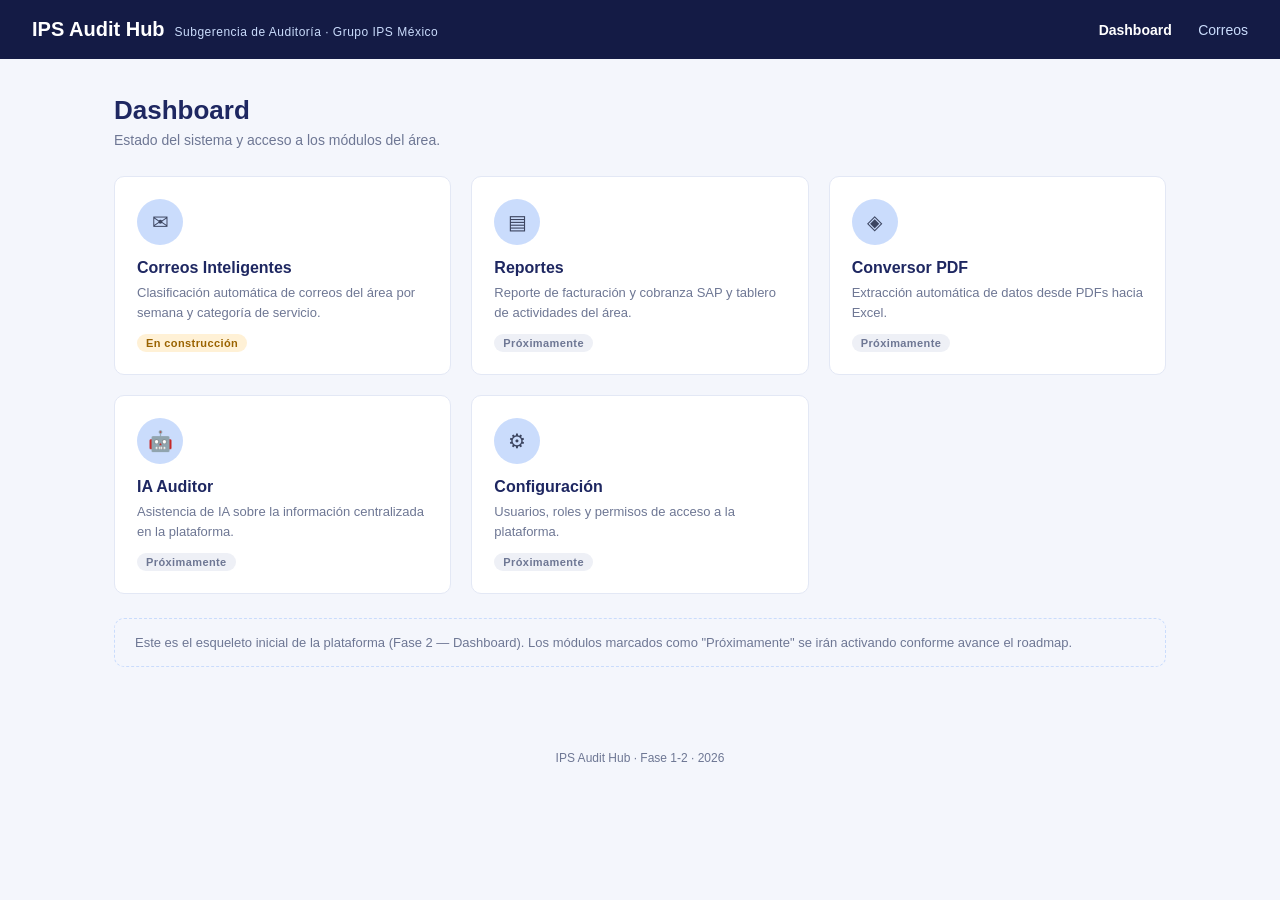
==== index.html @ 61fefb7d "Add files via upload" ====
<!DOCTYPE html>
<html lang="es">
<head>
  <meta charset="UTF-8" />
  <meta name="viewport" content="width=device-width, initial-scale=1.0" />
  <title>IPS Audit Hub</title>
  <link rel="stylesheet" href="css/style.css" />
</head>
<body>
  <header>
    <div class="brand">
      <h1>IPS Audit Hub</h1>
      <span>Subgerencia de Auditoría · Grupo IPS México</span>
    </div>
    <nav>
      <a href="index.html" class="active">Dashboard</a>
      <a href="correos.html">Correos</a>
    </nav>
  </header>

  <main>
    <h2 class="page-title">Dashboard</h2>
    <p class="page-subtitle">Estado del sistema y acceso a los módulos del área.</p>

    <div class="module-grid">
      <a href="correos.html" class="module-card">
        <div class="icon">✉</div>
        <h3>Correos Inteligentes</h3>
        <p>Clasificación automática de correos del área por semana y categoría de servicio.</p>
        <span class="status-tag progress">En construcción</span>
      </a>

      <div class="module-card">
        <div class="icon">▤</div>
        <h3>Reportes</h3>
        <p>Reporte de facturación y cobranza SAP y tablero de actividades del área.</p>
        <span class="status-tag soon">Próximamente</span>
      </div>

      <div class="module-card">
        <div class="icon">◈</div>
        <h3>Conversor PDF</h3>
        <p>Extracción automática de datos desde PDFs hacia Excel.</p>
        <span class="status-tag soon">Próximamente</span>
      </div>

      <div class="module-card">
        <div class="icon">🤖</div>
        <h3>IA Auditor</h3>
        <p>Asistencia de IA sobre la información centralizada en la plataforma.</p>
        <span class="status-tag soon">Próximamente</span>
      </div>

      <div class="module-card">
        <div class="icon">⚙</div>
        <h3>Configuración</h3>
        <p>Usuarios, roles y permisos de acceso a la plataforma.</p>
        <span class="status-tag soon">Próximamente</span>
      </div>
    </div>

    <div class="note-box">
      Este es el esqueleto inicial de la plataforma (Fase 2 — Dashboard). Los módulos marcados como "Próximamente" se irán activando conforme avance el roadmap.
    </div>
  </main>

  <footer>IPS Audit Hub · Fase 1-2 · 2026</footer>
</body>
</html>
---- css/style.css ----
:root {
  --navy: #1E2761;
  --navy-dark: #141B45;
  --ice: #CADCFC;
  --ice-bg: #F4F6FC;
  --accent: #3E64F4;
  --slate: #3C4560;
  --muted: #6E7794;
  --white: #FFFFFF;
}

* { box-sizing: border-box; }

body {
  margin: 0;
  font-family: -apple-system, "Calibri", "Segoe UI", Arial, sans-serif;
  background: var(--ice-bg);
  color: var(--slate);
}

header {
  background: var(--navy-dark);
  color: var(--white);
  padding: 18px 32px;
  display: flex;
  align-items: center;
  justify-content: space-between;
}

header .brand {
  display: flex;
  align-items: baseline;
  gap: 10px;
}

header .brand h1 {
  font-size: 20px;
  margin: 0;
  font-weight: 700;
}

header .brand span {
  font-size: 12px;
  color: var(--ice);
  letter-spacing: 0.5px;
}

nav a {
  color: var(--ice);
  text-decoration: none;
  font-size: 14px;
  margin-left: 22px;
}

nav a:hover, nav a.active {
  color: var(--white);
  font-weight: 700;
}

main {
  max-width: 1100px;
  margin: 0 auto;
  padding: 36px 24px 60px;
}

.page-title {
  font-size: 26px;
  color: var(--navy);
  font-weight: 700;
  margin: 0 0 6px;
}

.page-subtitle {
  color: var(--muted);
  font-size: 14px;
  margin: 0 0 28px;
}

.module-grid {
  display: grid;
  grid-template-columns: repeat(3, 1fr);
  gap: 20px;
}

.module-card {
  background: var(--white);
  border: 1px solid #E3E8F5;
  border-radius: 10px;
  padding: 22px;
  text-decoration: none;
  color: inherit;
  display: block;
  transition: box-shadow 0.15s ease, transform 0.15s ease;
}

.module-card:hover {
  box-shadow: 0 8px 20px rgba(30, 39, 97, 0.12);
  transform: translateY(-2px);
}

.module-card .icon {
  width: 46px;
  height: 46px;
  border-radius: 50%;
  background: var(--ice);
  display: flex;
  align-items: center;
  justify-content: center;
  font-size: 20px;
  margin-bottom: 14px;
}

.module-card h3 {
  margin: 0 0 6px;
  font-size: 16px;
  color: var(--navy);
}

.module-card p {
  margin: 0;
  font-size: 13px;
  color: var(--muted);
  line-height: 1.5;
}

.status-tag {
  display: inline-block;
  margin-top: 12px;
  font-size: 11px;
  font-weight: 700;
  letter-spacing: 0.4px;
  padding: 3px 9px;
  border-radius: 20px;
}

.status-tag.active { background: #E4F7EC; color: #1E7A46; }
.status-tag.progress { background: #FFF1D6; color: #9A6300; }
.status-tag.soon { background: #EEF0F6; color: var(--muted); }

/* Correos module */
.filters {
  display: flex;
  gap: 10px;
  flex-wrap: wrap;
  margin-bottom: 20px;
}

.filter-chip {
  background: var(--white);
  border: 1px solid #E3E8F5;
  color: var(--navy);
  font-size: 13px;
  padding: 7px 14px;
  border-radius: 20px;
}

.filter-chip.active {
  background: var(--navy);
  color: var(--white);
  border-color: var(--navy);
}

table {
  width: 100%;
  border-collapse: collapse;
  background: var(--white);
  border-radius: 10px;
  overflow: hidden;
  border: 1px solid #E3E8F5;
}

th, td {
  text-align: left;
  padding: 12px 16px;
  font-size: 13.5px;
  border-bottom: 1px solid #EEF0F6;
}

th {
  background: var(--ice-bg);
  color: var(--navy);
  font-size: 12px;
  text-transform: uppercase;
  letter-spacing: 0.4px;
}

tr:last-child td { border-bottom: none; }

.badge {
  font-size: 11px;
  font-weight: 700;
  padding: 3px 9px;
  border-radius: 20px;
}

.badge.alta { background: #E4F7EC; color: #1E7A46; }
.badge.baja { background: #FCE7E7; color: #B3261E; }
.badge.prebaja { background: #FFF1D6; color: #9A6300; }
.badge.extension { background: #E7EEFF; color: #2A4BD7; }

.note-box {
  margin-top: 24px;
  background: var(--ice-bg);
  border: 1px dashed var(--ice);
  border-radius: 10px;
  padding: 16px 20px;
  font-size: 13px;
  color: var(--muted);
}

footer {
  text-align: center;
  font-size: 12px;
  color: var(--muted);
  padding: 24px;
}
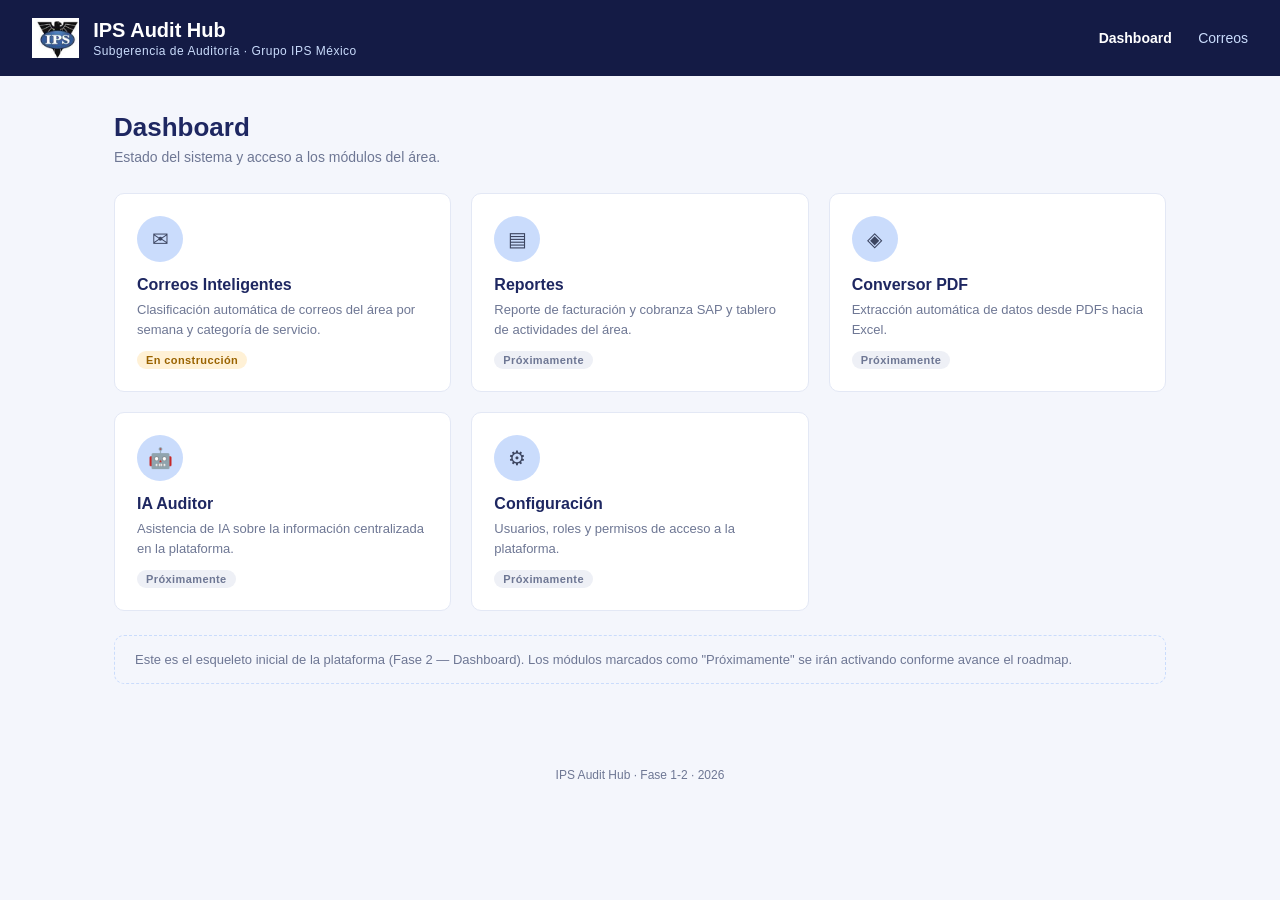
==== commit 78a311ae: "Add files via upload" ====
--- a/index.html
+++ b/index.html
@@ -9,8 +9,11 @@
 <body>
   <header>
     <div class="brand">
-      <h1>IPS Audit Hub</h1>
-      <span>Subgerencia de Auditoría · Grupo IPS México</span>
+      <img src="assets/logo-ips.png" alt="Logo IPS" />
+      <div class="brand-text">
+        <h1>IPS Audit Hub</h1>
+        <span>Subgerencia de Auditoría · Grupo IPS México</span>
+      </div>
     </div>
     <nav>
       <a href="index.html" class="active">Dashboard</a>
--- a/css/style.css
+++ b/css/style.css
@@ -29,8 +29,20 @@
 
 header .brand {
   display: flex;
-  align-items: baseline;
-  gap: 10px;
+  align-items: center;
+  gap: 14px;
+}
+
+header .brand img {
+  height: 40px;
+  width: auto;
+  display: block;
+}
+
+header .brand .brand-text {
+  display: flex;
+  flex-direction: column;
+  gap: 2px;
 }
 
 header .brand h1 {
@@ -193,10 +205,10 @@
   border-radius: 20px;
 }
 
-.badge.alta { background: #E4F7EC; color: #1E7A46; }
+.badge.nuevo { background: #E4F7EC; color: #1E7A46; }
 .badge.baja { background: #FCE7E7; color: #B3261E; }
-.badge.prebaja { background: #FFF1D6; color: #9A6300; }
-.badge.extension { background: #E7EEFF; color: #2A4BD7; }
+.badge.modificacion { background: #FFF1D6; color: #9A6300; }
+.badge.renovacion { background: #E7EEFF; color: #2A4BD7; }
 
 .note-box {
   margin-top: 24px;
